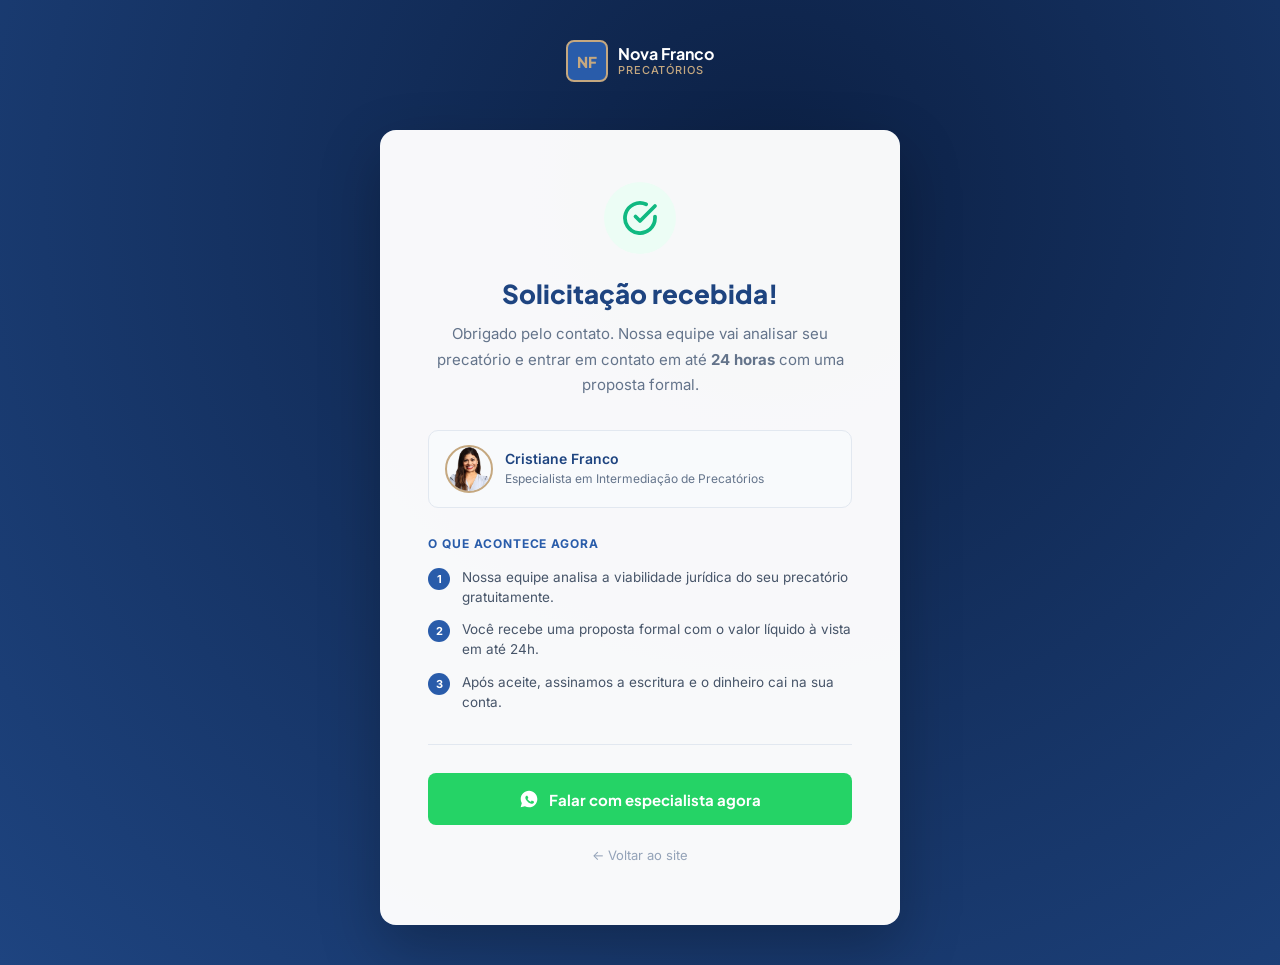
==== obrigado.html @ 610fd982 "Add files via upload" ====
<!DOCTYPE html>
<html lang="pt-BR">
<head>
  <meta charset="UTF-8">
  <meta name="viewport" content="width=device-width, initial-scale=1.0">
  <title>Solicitação Recebida – Nova Franco Precatórios</title>

  <!-- Google Tag Manager -->
  <script>(function(w,d,s,l,i){w[l]=w[l]||[];w[l].push({'gtm.start':
  new Date().getTime(),event:'gtm.js'});var f=d.getElementsByTagName(s)[0],
  j=d.createElement(s),dl=l!='dataLayer'?'&l='+l:'';j.async=true;j.src=
  'https://www.googletagmanager.com/gtm.js?id='+i+dl;f.parentNode.insertBefore(j,f);
  })(window,document,'script','dataLayer','GTM-PXS7DNHP');</script>
  <!-- End Google Tag Manager -->

  <link rel="preconnect" href="https://fonts.googleapis.com">
  <link rel="preconnect" href="https://fonts.gstatic.com" crossorigin>
  <link href="https://fonts.googleapis.com/css2?family=Inter:wght@300;400;500;600;700&family=Plus+Jakarta+Sans:wght@500;600;700;800&display=swap" rel="stylesheet">

  <style>
    * { margin: 0; padding: 0; box-sizing: border-box; }

    :root {
      --primary: #295CAA;
      --primary-dark: #1E4480;
      --accent-gold: #C5A880;
      --white: #FFFFFF;
      --gray-400: #94A3B8;
      --gray-700: #334155;
      --success: #10B981;
    }

    body {
      font-family: 'Inter', sans-serif;
      background: radial-gradient(circle at 60% 20%, #0c2044 0%, #1E4480 100%);
      min-height: 100vh;
      display: flex;
      flex-direction: column;
      align-items: center;
      justify-content: center;
      color: var(--white);
      padding: 40px 20px;
    }

    .logo {
      display: flex;
      align-items: center;
      gap: 10px;
      margin-bottom: 48px;
      text-decoration: none;
    }

    .logo-icon {
      width: 42px;
      height: 42px;
      background: var(--primary);
      border: 2px solid var(--accent-gold);
      border-radius: 8px;
      display: flex;
      align-items: center;
      justify-content: center;
      font-family: 'Plus Jakarta Sans', sans-serif;
      font-weight: 800;
      font-size: 15px;
      color: var(--accent-gold);
    }

    .logo-text {
      display: flex;
      flex-direction: column;
    }

    .logo-main {
      font-family: 'Plus Jakarta Sans', sans-serif;
      font-weight: 700;
      font-size: 16px;
      color: var(--white);
      line-height: 1.1;
    }

    .logo-sub {
      font-size: 11px;
      color: var(--accent-gold);
      font-weight: 500;
      letter-spacing: 0.08em;
      text-transform: uppercase;
    }

    .card {
      background: rgba(255, 255, 255, 0.97);
      border-radius: 16px;
      padding: 52px 48px;
      max-width: 520px;
      width: 100%;
      text-align: center;
      box-shadow: 0 24px 60px rgba(0, 0, 0, 0.25);
    }

    .check-circle {
      width: 72px;
      height: 72px;
      background: #ECFDF5;
      border-radius: 50%;
      display: flex;
      align-items: center;
      justify-content: center;
      margin: 0 auto 24px;
    }

    .check-circle svg {
      color: var(--success);
    }

    .card h1 {
      font-family: 'Plus Jakarta Sans', sans-serif;
      font-size: 26px;
      font-weight: 800;
      color: var(--primary-dark);
      margin-bottom: 12px;
      line-height: 1.2;
    }

    .card p {
      font-size: 15px;
      color: #64748B;
      line-height: 1.7;
      margin-bottom: 32px;
    }

    .divider {
      border: none;
      border-top: 1px solid #E2E8F0;
      margin: 28px 0;
    }

    .next-steps {
      text-align: left;
      margin-bottom: 32px;
    }

    .next-steps h3 {
      font-size: 12px;
      font-weight: 700;
      color: var(--primary);
      text-transform: uppercase;
      letter-spacing: 0.08em;
      margin-bottom: 16px;
    }

    .step-item {
      display: flex;
      align-items: flex-start;
      gap: 12px;
      margin-bottom: 12px;
    }

    .step-dot {
      width: 22px;
      height: 22px;
      min-width: 22px;
      background: var(--primary);
      border-radius: 50%;
      display: flex;
      align-items: center;
      justify-content: center;
      font-size: 11px;
      font-weight: 700;
      color: var(--white);
      margin-top: 1px;
    }

    .step-text {
      font-size: 13.5px;
      color: #475569;
      line-height: 1.5;
    }

    .btn-whatsapp {
      display: flex;
      align-items: center;
      justify-content: center;
      gap: 10px;
      background: #25D366;
      color: var(--white);
      font-family: 'Plus Jakarta Sans', sans-serif;
      font-weight: 700;
      font-size: 15px;
      padding: 16px 24px;
      border-radius: 8px;
      text-decoration: none;
      width: 100%;
      margin-bottom: 12px;
      transition: background 0.2s ease, transform 0.15s ease;
    }

    .btn-whatsapp:hover {
      background: #1ebe59;
      transform: translateY(-1px);
    }

    .btn-voltar {
      display: block;
      text-align: center;
      font-size: 13px;
      color: #94A3B8;
      text-decoration: none;
      padding: 10px;
      transition: color 0.2s;
    }

    .btn-voltar:hover {
      color: var(--primary);
    }

    .cristiane {
      display: flex;
      align-items: center;
      gap: 12px;
      background: #F8FAFC;
      border: 1px solid #E2E8F0;
      border-radius: 10px;
      padding: 14px 16px;
      margin-bottom: 28px;
      text-align: left;
    }

    .cristiane img {
      width: 48px;
      height: 48px;
      border-radius: 50%;
      object-fit: cover;
      object-position: top;
      border: 2px solid var(--accent-gold);
    }

    .cristiane-info strong {
      display: block;
      font-size: 14px;
      color: var(--primary-dark);
      font-weight: 600;
    }

    .cristiane-info span {
      font-size: 12px;
      color: #64748B;
    }
  </style>
</head>
<body>

  <!-- Google Tag Manager (noscript) -->
  <noscript><iframe src="https://www.googletagmanager.com/ns.html?id=GTM-PXS7DNHP"
  height="0" width="0" style="display:none;visibility:hidden"></iframe></noscript>
  <!-- End Google Tag Manager (noscript) -->

  <a href="index.html" class="logo">
    <div class="logo-icon">NF</div>
    <div class="logo-text">
      <span class="logo-main">Nova Franco</span>
      <span class="logo-sub">Precatórios</span>
    </div>
  </a>

  <div class="card">

    <div class="check-circle">
      <svg width="36" height="36" viewBox="0 0 24 24" fill="none" stroke="currentColor" stroke-width="2.5" stroke-linecap="round" stroke-linejoin="round">
        <path d="M22 11.08V12a10 10 0 1 1-5.93-9.14"></path>
        <polyline points="22 4 12 14.01 9 11.01"></polyline>
      </svg>
    </div>

    <h1>Solicitação recebida!</h1>
    <p>Obrigado pelo contato. Nossa equipe vai analisar seu precatório e entrar em contato em até <strong>24 horas</strong> com uma proposta formal.</p>

    <div class="cristiane">
      <img src="img/cristiane.webp" alt="Cristiane Franco">
      <div class="cristiane-info">
        <strong>Cristiane Franco</strong>
        <span>Especialista em Intermediação de Precatórios</span>
      </div>
    </div>

    <div class="next-steps">
      <h3>O que acontece agora</h3>
      <div class="step-item">
        <div class="step-dot">1</div>
        <div class="step-text">Nossa equipe analisa a viabilidade jurídica do seu precatório gratuitamente.</div>
      </div>
      <div class="step-item">
        <div class="step-dot">2</div>
        <div class="step-text">Você recebe uma proposta formal com o valor líquido à vista em até 24h.</div>
      </div>
      <div class="step-item">
        <div class="step-dot">3</div>
        <div class="step-text">Após aceite, assinamos a escritura e o dinheiro cai na sua conta.</div>
      </div>
    </div>

    <hr class="divider">

    <a href="https://wa.me/5521969999737?text=Ol%C3%A1%2C%20acabei%20de%20solicitar%20uma%20proposta%20no%20site%20e%20gostaria%20de%20falar%20com%20um%20especialista." target="_blank" class="btn-whatsapp">
      <svg width="20" height="20" viewBox="0 0 24 24" fill="currentColor">
        <path d="M12.012 2c-5.506 0-9.989 4.478-9.99 9.984a9.96 9.96 0 001.333 4.993L2 22l5.13-1.343a9.94 9.94 0 004.881 1.28c5.508 0 9.99-4.479 9.991-9.985C22.003 6.478 17.518 2 12.012 2zm6.059 14.152c-.27.76-1.357 1.393-1.857 1.488-.475.09-1.092.164-3.13-.675-2.607-1.074-4.269-3.719-4.4-3.892-.128-.172-1.05-1.393-1.05-2.656 0-1.263.66-1.884.896-2.128.236-.243.513-.304.685-.304.173 0 .346.002.496.009.157.007.367-.06.574.453.212.525.728 1.77.79 1.895.064.126.107.272.022.44-.086.17-.128.272-.258.423-.13.15-.27.337-.386.452-.128.127-.26.265-.113.516.146.251.65 1.071 1.395 1.734.96.857 1.768 1.122 2.023 1.25.255.127.404.107.553-.064.15-.17.637-.745.807-.998.17-.253.339-.212.573-.127.234.086 1.487.702 1.742.829.255.127.425.191.489.301.064.111.064.646-.206 1.406z"/>
      </svg>
      Falar com especialista agora
    </a>

    <a href="index.html" class="btn-voltar">← Voltar ao site</a>

  </div>

</body>
</html>
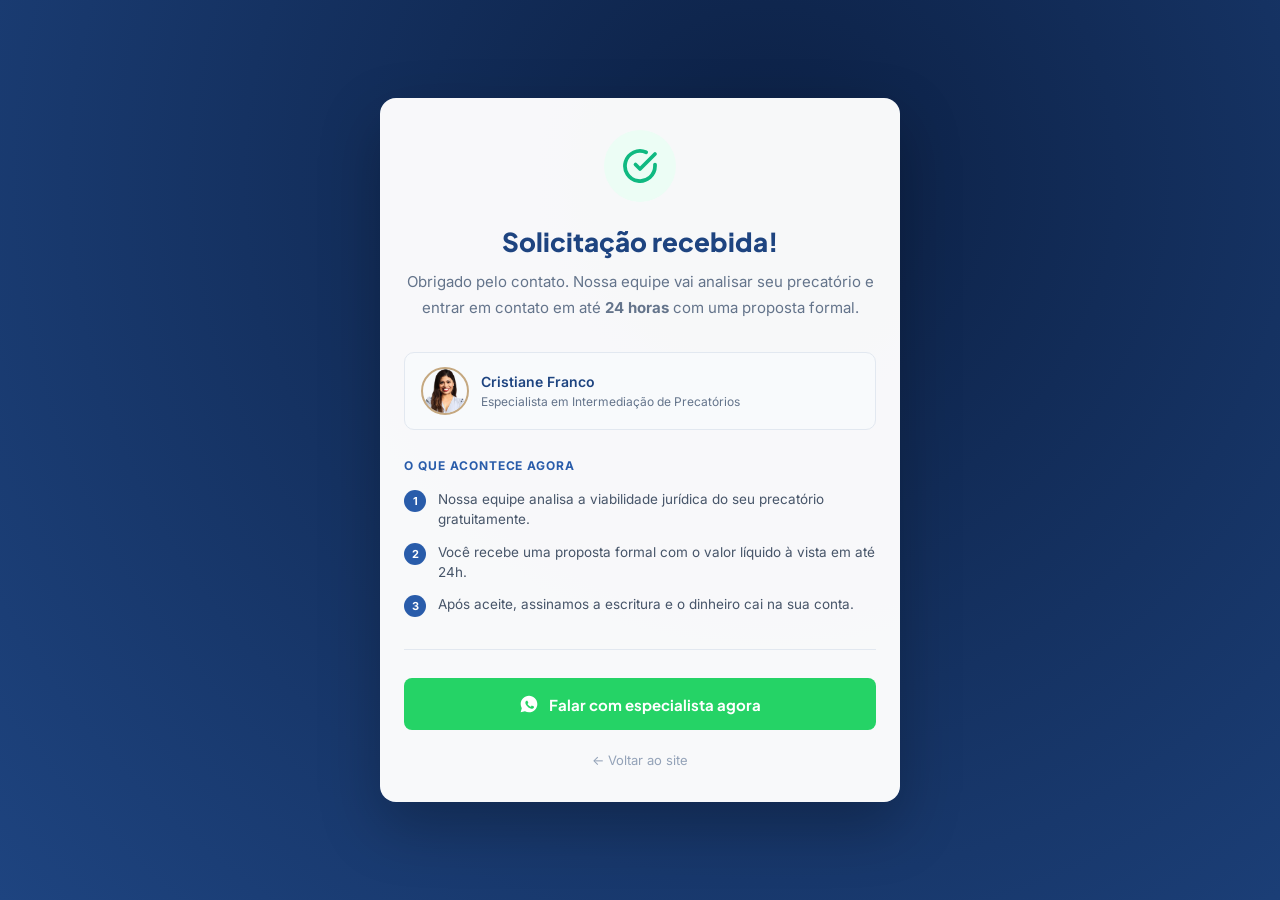
==== commit dd25704e: "Add files via upload" ====
--- a/obrigado.html
+++ b/obrigado.html
@@ -19,6 +19,12 @@
 
   <style>
     * { margin: 0; padding: 0; box-sizing: border-box; }
+
+    html, body {
+      overflow: hidden;
+      height: 100%;
+      height: 100dvh;
+    }
 
     :root {
       --primary: #295CAA;
@@ -34,12 +40,13 @@
       font-family: 'Inter', sans-serif;
       background: radial-gradient(circle at 60% 20%, #0c2044 0%, #1E4480 100%);
       min-height: 100vh;
+      min-height: 100dvh;
       display: flex;
       flex-direction: column;
       align-items: center;
       justify-content: center;
       color: var(--white);
-      padding: 40px 20px;
+      padding: 20px 16px;
     }
 
     .logo {
@@ -89,11 +96,26 @@
     .card {
       background: rgba(255, 255, 255, 0.97);
       border-radius: 16px;
-      padding: 52px 48px;
+      padding: 32px 24px 24px;
       max-width: 520px;
       width: 100%;
       text-align: center;
       box-shadow: 0 24px 60px rgba(0, 0, 0, 0.25);
+    }
+
+    @media (max-width: 480px) {
+      .card {
+        padding: 28px 20px 20px;
+        border-radius: 14px;
+      }
+      .card h1 { font-size: 22px; }
+      .card p { font-size: 14px; margin-bottom: 20px; }
+      .check-circle { width: 56px; height: 56px; margin-bottom: 16px; }
+      .check-circle svg { width: 28px; height: 28px; }
+      .next-steps { margin-bottom: 20px; }
+      .step-text { font-size: 13px; }
+      .divider { margin: 18px 0; }
+      .cristiane { margin-bottom: 20px; padding: 12px 14px; }
     }
 
     .check-circle {
@@ -252,14 +274,6 @@
   <noscript><iframe src="https://www.googletagmanager.com/ns.html?id=GTM-PXS7DNHP"
   height="0" width="0" style="display:none;visibility:hidden"></iframe></noscript>
   <!-- End Google Tag Manager (noscript) -->
-
-  <a href="index.html" class="logo">
-    <div class="logo-icon">NF</div>
-    <div class="logo-text">
-      <span class="logo-main">Nova Franco</span>
-      <span class="logo-sub">Precatórios</span>
-    </div>
-  </a>
 
   <div class="card">
 
